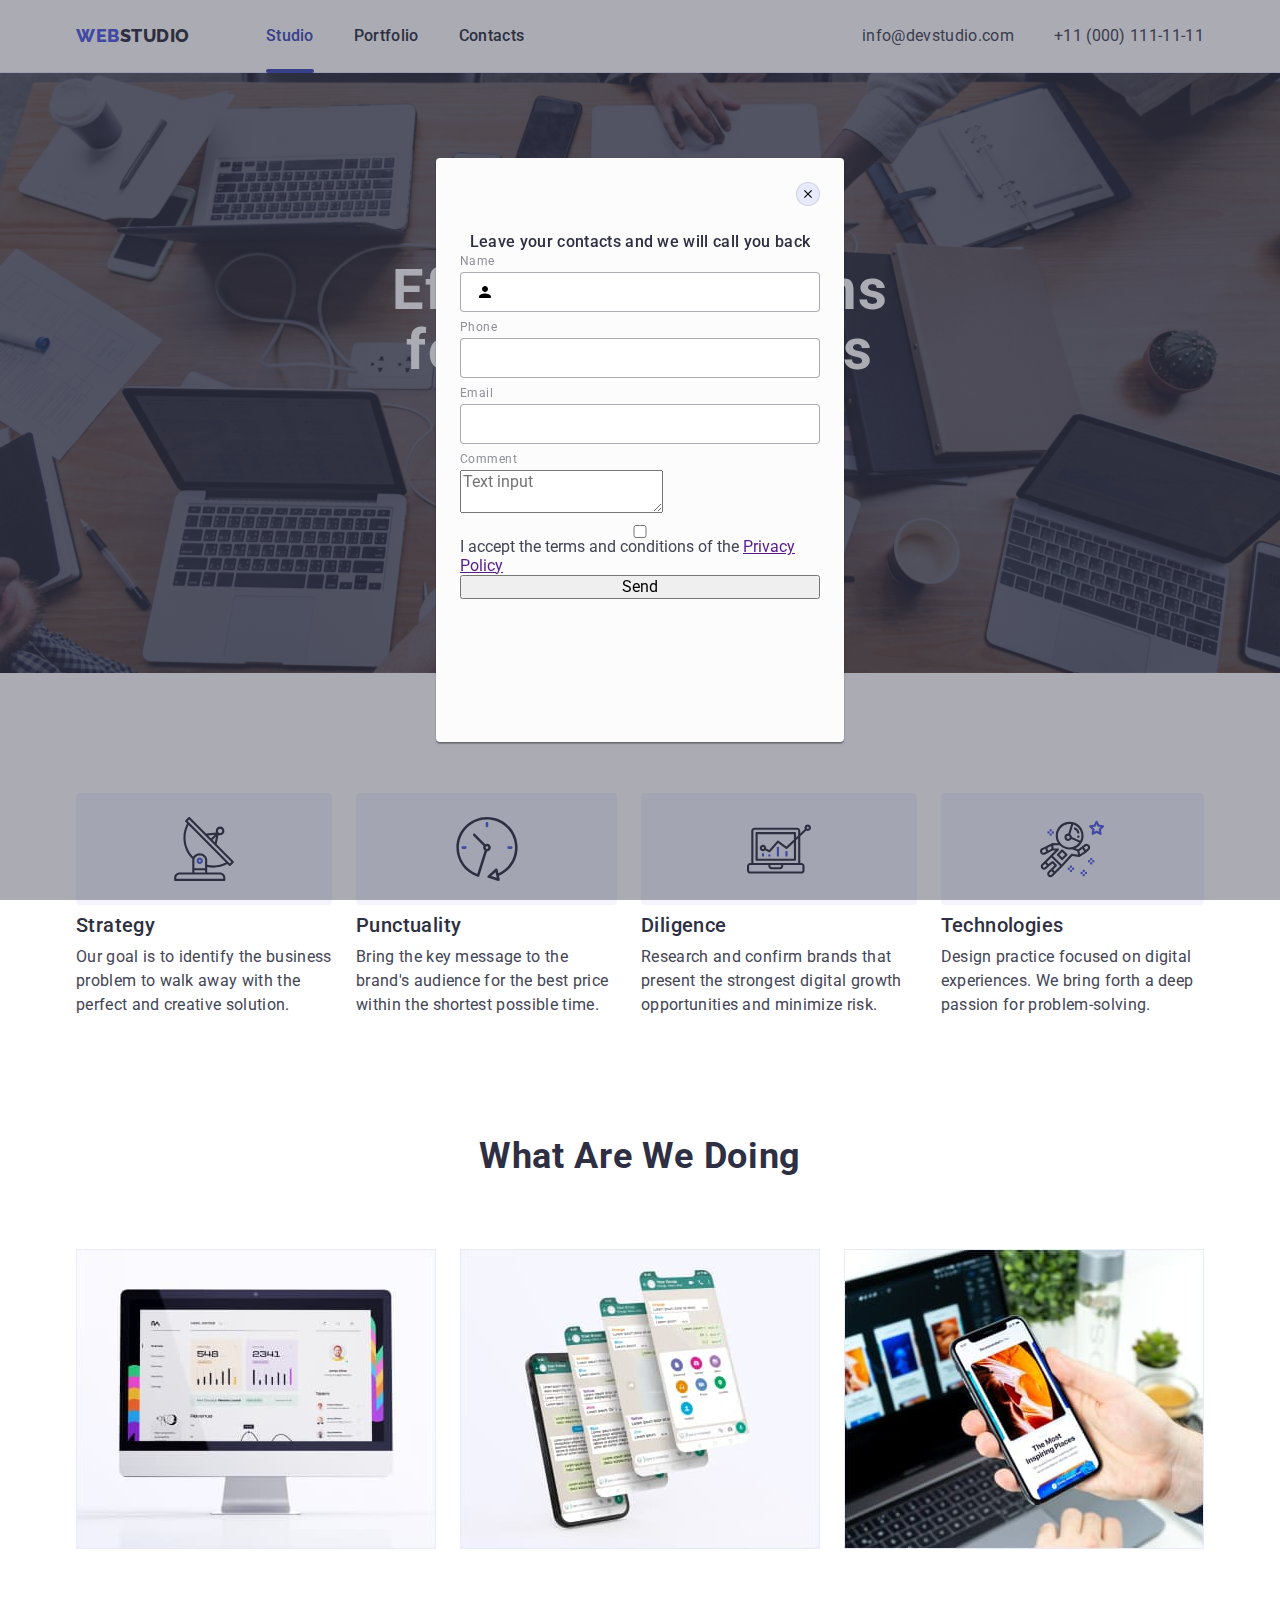
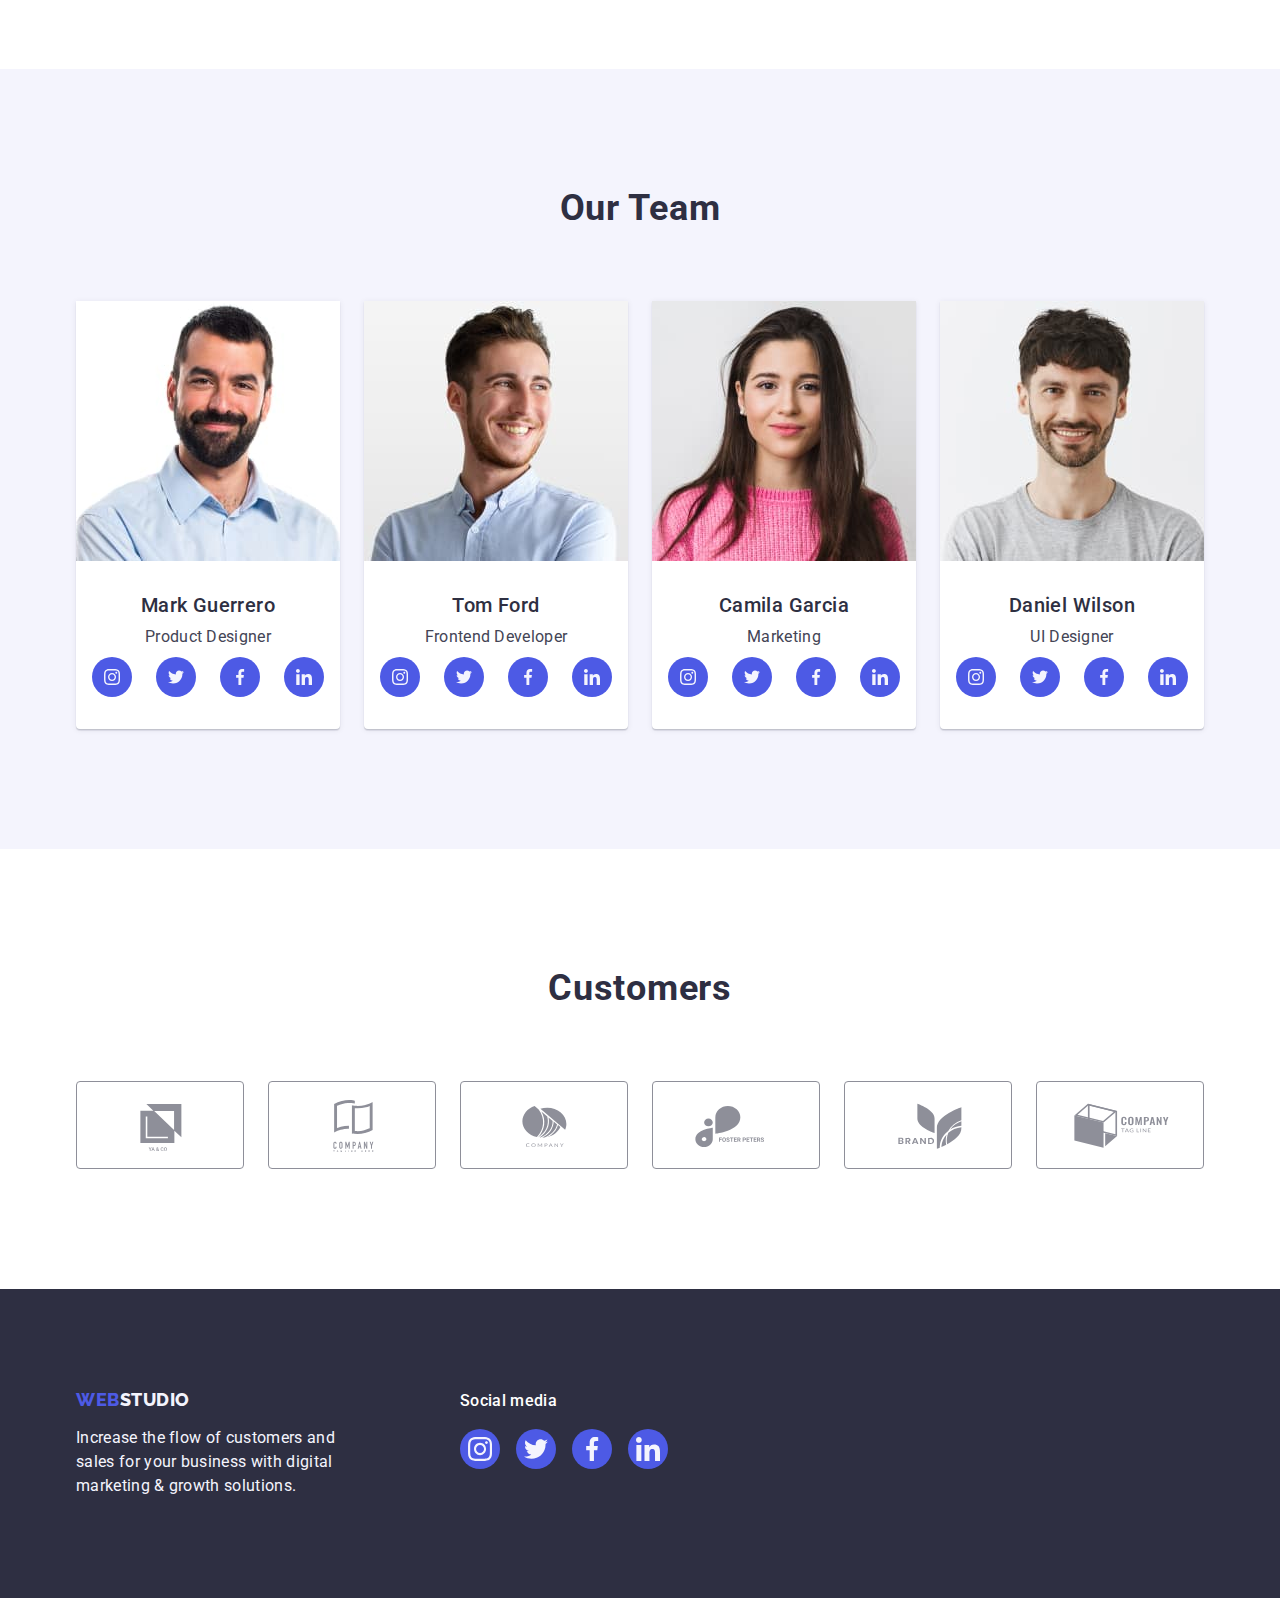
==== index.html @ ff499f4b "work" ====
<!DOCTYPE html>
<html lang="en">
  <head>
    <meta charset="UTF-8" />
    <meta http-equiv="X-UA-Compatible" content="IE=edge" />
    <meta name="viewport" content="width=device-width, initial-scale=1.0" />
    <title>WebStudio</title>

    <link rel="preconnect" href="https://fonts.googleapis.com" />
    <link rel="preconnect" href="https://fonts.gstatic.com" crossorigin />
    <link
      href="https://fonts.googleapis.com/css2?family=Raleway:wght@800&family=Roboto:wght@400;500;700&display=swap"
      rel="stylesheet"
    />

    <link
      rel="stylesheet"
      href="https://cdnjs.cloudflare.com/ajax/libs/modern-normalize/2.0.0/modern-normalize.min.css"
    />
    <link rel="stylesheet" href="./css/style.css" />
  </head>
  <body>
    <!-- Header -->
    <header class="header-page link">
      <div class="container page-header-container">
        <nav class="page-nav">
          <a class="logo logo-text link" href="./index.html"
            >Web<span class="logo-color logo-text">Studio</span></a
          >
          <ul class="header-list list">
            <li class="link-header">
              <a class="header-item link current" href="./index.html">Studio</a>
            </li>
            <li class="link-header">
              <a class="header-item link" href="./portfolio.html">Portfolio</a>
            </li>
            <li class="link-header">
              <a class="header-item link" href="">Contacts</a>
            </li>
          </ul>
        </nav>
        <address class="header-address link">
          <ul class="header-address-list list">
            <li class="header-address-item list">
              <a
                class="header-address-link link"
                href="mailto:info@devstudio.com"
                >info@devstudio.com</a
              >
            </li>
            <li class="header-address-item list">
              <a class="header-address-link link" href="tel:+110001111111"
                >+11 (000) 111-11-11</a
              >
            </li>
          </ul>
        </address>
      </div>
    </header>

    <!-- Hero -->
    <main class="main-hero">
      <section class="hero-page" id="studio">
        <div class="container">
          <h1 class="hero-title">Effective Solutions for Your Business</h1>
          <button class="hero-btn" type="button" data-modal-open>Order Service</button>
        </div>
      </section>

      <!-- Section 1 -->
      <section class="criteria-business">
        <div class="container">
        <h2 class="visually-hidden">criteria</h2>
        <ul class="criteria-list list section-page-container">

          <li class="criterion-item">
            <div class="feauturs-container ">
              <svg class="features-item-icon" width="64" height="64">
                <use href="./images/icons.svg#icon-antenna"></use>
              </svg>
            </div>

            <h3 class="subtitle-criterion">Strategy</h3>
            <p class="text-criterion">
              Our goal is to identify the business problem to walk away with the
              perfect and creative solution.
            </p>
          </li>
          <li class="criterion-item">
            <div class="feauturs-container ">
              <svg class="features-item-icon" width="64" height="64">
                <use href="./images/icons.svg#icon-clock"></use>
              </svg>
            </div>

            <h3 class="subtitle-criterion">Punctuality</h3>
            <p class="text-criterion">
              Bring the key message to the brand's audience for the best price
              within the shortest possible time.
            </p>
          </li>

          <li class="criterion-item">
            <div class="feauturs-container ">
              <svg class="features-item-icon" width="64" height="64">
                <use href="./images/icons.svg#icon-diagram"></use>
              </svg>
            </div>

            <h3 class="subtitle-criterion">Diligence</h3>
            <p class="text-criterion">
              Research and confirm brands that present the strongest digital
              growth opportunities and minimize risk.
            </p>
          </li>

          <li class="criterion-item">
            <div class="feauturs-container ">
              <svg class="features-item-icon" width="64" height="64">
                <use href="./images/icons.svg#icon-astronaut"></use>
              </svg>
            </div>

            <h3 class="subtitle-criterion">Technologies</h3>
            <p class="text-criterion">
              Design practice focused on digital experiences. We bring forth a
              deep passion for problem-solving.
            </p>
          </li>
        </ul>
      </div>
      </section>
      <!-- Section 2 -->
      <section class="working">
        <div class="container">
          <h2 class="title-section-working">What are we doing</h2>
          <ul class="list-foto-working list working-container">
            <li class="list-foto-item">
              <img src="./images/img1.jpg" alt="monitor" width="360" />
            </li>
            <li class="list-foto-item">
              <img src="./images/img2.jpg" alt="phone" width="360" />
            </li>
            <li class="list-foto-item">
              <img
                src="./images/img3.jpg"
                alt="computer and phone"
                width="360"
              />
            </li>
          </ul>
        </div>
      </section>
      <!-- Section 3 -->
      <section class="employees">
        <div class="container">
          <h2 class="subtitle-employees">Our Team</h2>
          <ul class="photos-employees-list list">
            <li class="photo-employees-item">
              <img
                class="photo-employees"
                src="./images/markguerrero.jpg"
                alt="Mark Guerrero"
                width="264"
              />
              <div class="photo-title-text">
                <h3 class="name-employees">Mark Guerrero</h3>
                <p class="profession">Product Designer</p>
                <ul class="social-list list">
                  <li class="social-list-item">
                    <a href="" class="social-list-link">
                      <svg class="social-list-icon" width="16" height="16">
                        <use href="./images/icons.svg#icon-instagram"></use>
                      </svg>
                    </a>
                  </li>
                  <li class="social-list-item">
                    <a href="" class="social-list-link">
                      <svg class="social-list-icon" width="16" height="16">
                        <use href="./images/icons.svg#icon-twitter"></use>
                      </svg>
                    </a>
                  </li>
                  <li class="social-list-item">
                    <a href="" class="social-list-link">
                      <svg class="social-list-icon" width="16" height="16">
                        <use href="./images/icons.svg#icon-facebook"></use>
                      </svg>
                    </a>
                  </li>
                  <li class="social-list-item">
                    <a href="" class="social-list-link">
                      <svg class="social-list-icon" width="16" height="16">
                        <use href="./images/icons.svg#icon-linkedin"></use>
                      </svg>
                    </a>
                  </li>
                </ul>
              </div>
            </li>
            <li class="photo-employees-item">
              <img src="./images/tomford.jpg" alt="Tom Ford" width="264" />

              <div class="photo-title-text">
                <h3 class="name-employees">Tom Ford</h3>
                <p class="profession">Frontend Developer</p>
                <ul class="social-list list">
                  <li class="social-list-item">
                    <a href="" class="social-list-link">
                      <svg class="social-list-icon" width="16" height="16">
                        <use href="./images/icons.svg#icon-instagram"></use>
                      </svg>
                    </a>
                  </li>
                  <li class="social-list-item">
                    <a href="" class="social-list-link">
                      <svg class="social-list-icon" width="16" height="16">
                        <use href="./images/icons.svg#icon-twitter"></use>
                      </svg>
                    </a>
                  </li>
                  <li class="social-list-item">
                    <a href="" class="social-list-link">
                      <svg class="social-list-icon" width="16" height="16">
                        <use href="./images/icons.svg#icon-facebook"></use>
                      </svg>
                    </a>
                  </li>
                  <li class="social-list-item">
                    <a href="" class="social-list-link">
                      <svg class="social-list-icon" width="16" height="16">
                        <use href="./images/icons.svg#icon-linkedin"></use>
                      </svg>
                    </a>
                  </li>
                </ul>
              </div>
            </li>
            <li class="photo-employees-item">
              <img
                src="./images/camilagarcia.jpg"
                alt="Camila Garcia"
                width="264"
              />
              <div class="photo-title-text">
                <h3 class="name-employees">Camila Garcia</h3>
                <p class="profession">Marketing</p>
                <ul class="social-list list">
                  <li class="social-list-item">
                    <a href="" class="social-list-link">
                      <svg class="social-list-icon" width="16" height="16">
                        <use href="./images/icons.svg#icon-instagram"></use>
                      </svg>
                    </a>
                  </li>
                  <li class="social-list-item">
                    <a href="" class="social-list-link">
                      <svg class="social-list-icon" width="16" height="16">
                        <use href="./images/icons.svg#icon-twitter"></use>
                      </svg>
                    </a>
                  </li>
                  <li class="social-list-item">
                    <a href="" class="social-list-link">
                      <svg class="social-list-icon" width="16" height="16">
                        <use href="./images/icons.svg#icon-facebook"></use>
                      </svg>
                    </a>
                  </li>
                  <li class="social-list-item">
                    <a href="" class="social-list-link">
                      <svg class="social-list-icon" width="16" height="16">
                        <use href="./images/icons.svg#icon-linkedin"></use>
                      </svg>
                    </a>
                  </li>
                </ul>
              </div>
            </li>
            <li class="photo-employees-item">
              <img
                src="./images/danielwilson.jpg"
                alt="Daniel Wilson"
                width="264"
              />
              <div class="photo-title-text">
                <h3 class="name-employees">Daniel Wilson</h3>
                <p class="profession">UI Designer</p>
                <ul class="social-list list">
                  <li class="social-list-item">
                    <a href="" class="social-list-link">
                      <svg class="social-list-icon" width="16" height="16">
                        <use href="./images/icons.svg#icon-instagram"></use>
                      </svg>
                    </a>
                  </li>
                  <li class="social-list-item">
                    <a href="" class="social-list-link">
                      <svg class="social-list-icon" width="16" height="16">
                        <use href="./images/icons.svg#icon-twitter"></use>
                      </svg>
                    </a>
                  </li>
                  <li class="social-list-item">
                    <a href="" class="social-list-link">
                      <svg class="social-list-icon" width="16" height="16">
                        <use href="./images/icons.svg#icon-facebook"></use>
                      </svg>
                    </a>
                  </li>
                  <li class="social-list-item">
                    <a href="" class="social-list-link">
                      <svg class="social-list-icon" width="16" height="16">
                        <use href="./images/icons.svg#icon-linkedin"></use>
                      </svg>
                    </a>
                  </li>
                </ul>
              </div>
            </li>
          </ul>
        </div>
      </section>

      <!-- Customers -->

      <section class="customers">
        <div class="container">
          <h2 class="title-customers">Customers</h2>
          <ul class="customers-list list">
            <li class="customers-list-item">
              <a href="" class="customers-link">
                <svg class="customers-list-icon" width="104" height="56">
                  <use href="./images/icons.svg#icon-onecustomer"></use>
                </svg>
              </a>
            </li>

            <li class="customers-list-item">
              <a href="" class="customers-link">
                <svg class="customers-list-icon" width="104" height="56">
                  <use
                    href="./images/icons.svg#icon-twocustomer"
                    class="use-icon"
                  ></use>
                </svg>
              </a>
            </li>

            <li class="customers-list-item">
              <a href="" class="customers-link">
                <svg class="customers-list-icon" width="104" height="56">
                  <use href="./images/icons.svg#icon-threecustomer"></use>
                </svg>
              </a>
            </li>

            <li class="customers-list-item">
              <a href="" class="customers-link">
                <svg class="customers-list-icon" width="104" height="56">
                  <use href="./images/icons.svg#icon-fourcustomer"></use>
                </svg>
              </a>
            </li>

            <li class="customers-list-item">
              <a href="" class="customers-link">
                <svg class="customers-list-icon" width="104" height="56">
                  <use href="./images/icons.svg#icon-fivecustomer"></use>
                </svg>
              </a>
            </li>

            <li class="customers-list-item">
              <a href="" class="customers-link">
                <svg class="customers-list-icon" width="104" height="56">
                  <use href="./images/icons.svg#icon-sixcustomer"></use>
                </svg>
              </a                                                                                                                                                                                              >
            </li>
          </ul>
        </div>
      </section>
    </main>
    <!-- Footer -->
    <footer class="footer-page">
      <div class="footer-container container">
        <div class="footer-container-logo">
          <a class="footer-logo link logo-text" href="./index.html"
            >Web<span class="logo-footer logo-text">Studio</span></a
          >
          <p class="text-footer">
            Increase the flow of customers and sales for your business with
            digital marketing & growth solutions.
          </p>
        </div>
        <div class="footer-container-social">
          <p class="title-social-media">Social media</p>

          <ul class="footer-social-list list">
            <li class="footer-social-list-item">
              <a href="" class="footer-social-list-link">
                <svg class="footer-social-list-icon" width="24" height="24">
                  <use href="./images/icons.svg#icon-instagram"></use>
                </svg>
              </a>
            </li>
            <li class="footer-social-list-item">
              <a href="" class="footer-social-list-link">
                <svg class="footer-social-list-icon" width="24" height="24">
                  <use href="./images/icons.svg#icon-twitter"></use>
                </svg>
              </a>
            </li>
            <li class="footer-social-list-item">
              <a href="" class="footer-social-list-link">
                <svg class="footer-social-list-icon" width="24" height="24">
                  <use href="./images/icons.svg#icon-facebook"></use>
                </svg>
              </a>
            </li>
            <li class="footer-social-list-item">
              <a href="" class="footer-social-list-link">
                <svg class="footer-social-list-icon" width="24" height="24">
                  <use href="./images/icons.svg#icon-linkedin"></use>
                </svg>
              </a>
            </li>
          </ul>
        </div>
      </div>
    </footer>

    <div class="backdrop " data-modal>
      <div class="modal">
        <button type="button" class="modal-close-btn" data-modal-close>
<svg class="icon-modal" width="8" height="8">
  <use href="./images/icons.svg#icon-close-black"></use>
</svg>
        </button>

        <form  class="modal-form">
          <p class="modal-form-text">Leave your contacts and we will call you back</p>
          <label class="modal-form-field">
            <span class="modal-form-input-desc"> Name </span>  
         <span class="modal-form-input-wrapper">
            <input 
          type="text" 
          name="user-name" 
          class="modal-form-input" 
          pattern="^{a-zA-Zа-яА-ЯіІїЇ}+$" 
          minlength="2"
          placeholder="">
          
          <svg class="icon-form-name" width="18" height="18">
            <use href="./images/icons.svg#icon-person"></use>
          </svg>
          
        </span>
        </label>

        <label 
        class="modal-form-field">
          <span class="modal-form-input-desc"> Phone </span>  
        <input 
        type="tel" 
        name="user-phone" 
        class="modal-form-input" 
        pattern="[0-9]{3}-[0-9]{3}-[0-9]{2}-[0-9]{2}"
        placeholder="">
      </label>
      <label class="modal-form-field">
        <span class="modal-form-input-desc"> Email </span>  
      <input 
      type="email" 
      name="user-email" 
      class="modal-form-input" 
      placeholder="">
    </label>

    <label class="modal-form-field">
      <span class="modal-form-input-desc"> Comment </span>  
      <textarea 
      name="user-comment" 
      class="modal-form-comment"
      placeholder="Text input"
      ></textarea>
      </label>
<input id="user-policy" type="checkbox" name="user-policy" class="modal-form-check">
<label for="user-policy" class="modal-form-check-desc">I accept the terms and conditions of the <a href="">Privacy Policy</a> 
</label>
<button type="submit" class="modal-form-submit">Send</button>
        </form>
      </div>
                </div>
                    <script src="./js/modal.js"></script>
  </body>
</html>
---- css/style.css ----
:root {
    --primary-font: 'Roboto', sans-serif;
    --secondary-font: 'Raleway', sans-serif;
    --primary-text-color: #2E2F42;
    --secondary-text-color: #434455;
    --third-text-color: #4D5AE5;
    --ocean-color: #404BBF;
    --first-light-text-color: #FFFFFF;
    --second-light-text-color: #F4F4FD;
    --border-color: #e7e9fc;
    --fill-grey: #8e8f99;
    --fill-white: #f4f4fd;
    --transition: 250ms cubic-bezier(0.4, 0, 0.2, 1);
   

   






}

.list {
    list-style: none;
}

.link {
    text-decoration: none;

}

.logo-text {
    font-family: var(--secondary-font);
    font-weight: 800;
    font-size: 18px;
    line-height: 1.17;
    letter-spacing: 0.03em;
    text-transform: uppercase;

}

body {
    font-family: 'Roboto', sans-serif;
    color: var(--secondary-text-color);
    background-color: var(--first-light-text-color);
}

p,
h1,
h2,
h3,
h4 {
    margin: 0;
}

ul {
    margin-top: 0;
    margin-bottom: 0;
    padding-left: 0;
}

img {
    display: block;
    max-width: 100%;
    height: auto;
}

.container {

    width: 1158px;
    padding-left: 15px;
    padding-right: 15px;
    margin: 0 auto;
    /* outline: 2px solid teal; */

}

/**============== Header =================*/
.header-page {
    border-bottom: 1px solid #E7E9FC;
    box-shadow: 0px 2px 1px rgba(46, 47, 66, 0.08), 0px 1px 1px rgba(46, 47, 66, 0.16), 0px 1px 6px rgba(46, 47, 66, 0.08);

}



.page-header-container {
    display: flex;
}

.page-nav {
    display: flex;
    align-items: center;
}

.header-list {
    display: flex;
    align-items: center;
}

.logo-color {

    color: var(--primary-text-color);
}


.logo {
    color: var(--third-text-color);
    margin-right: 76px;
    margin-left: auto;
    padding: 24px 0;
  
}

.link-header:not(:last-child) {
    margin-right: 40px;
}

.header-item {

    font-weight: 500;
    font-size: 16px;
    line-height: 1.5;
    letter-spacing: 0.02em;
    color: var(--primary-text-color);
      position: relative;
    display: block;
    padding: 24px 0;
    transition: color var(--transition);
}

.header-item.current::after{
    content: "";
    position: absolute;
    left: 0;
    bottom: -1px;
    width: 100%;
    height: 4px;
    background: var(--ocean-color);
border-radius: 2px;
transform: translate(100% 0);
 

}
.header-item:hover:after,
.header-item:focus:after,
.header-item.current:after{
transform: translate(0, 0);
}


.header-item:hover,
.header-item:focus,
.header-item.current
{
    color: var(--ocean-color);
}

.header-address-item {

    font-weight: 500;
    font-size: 16px;
    line-height: 1.5;
    letter-spacing: 0.02em;
    color: var(--primary-text-color);


}


.header-address-link {
    font-weight: 400;
    font-size: 16px;
    line-height: 1.5;
    letter-spacing: 0.02em;
    color: var(--secondary-text-color);
    display: block;
    padding: 24px 0;
    transition: color var(--transition);



}

.header-address-link:hover,
.header-address-link:focus {
    color: var(--ocean-color);
}

.header-address {
    font-style: normal;
    display: flex;
    align-items: center;
    margin-left: auto;


}

.header-address-list {
    display: flex;
    align-items: center;
    gap: 40px;
}





/*!============== Header =================*/

/**============== Hero =================*/



.hero-page {
  padding-bottom: 188px;
    padding-top: 188px;
    background-image: linear-gradient(rgba(46, 47, 66, 0.7), rgba(46, 47, 66, 0.7)),url(../images/hero-bg.jpg);
    max-width: 1440px;
    background-size: cover;
    background-repeat: no-repeat;
    background-position: center;
    background-color: var(--primary-text-color);
    margin: 0 auto;
}

.hero-title {
    font-weight: 700;
    font-size: 56px;
    line-height: 1.07;
    text-align: center;
    letter-spacing: 0.02em;
    color: var(--first-light-text-color);
    margin-bottom: 48px;
    max-width: 496px;
    margin-left: auto;
    margin-right: auto;



}


.hero-btn {
    padding: 16px 32px;
    font-family: var(--primary-font);
    font-style: normal;
    font-weight: 500;
    font-size: 16px;
    line-height: 1.5;
    letter-spacing: 0.04em;
    color: var(--first-light-text-color);
    background: var(--third-text-color);
    cursor: pointer;
    border: none;
    box-shadow: 0px 4px 4px rgba(0, 0, 0, 0.15);
    border-radius: 4px;
    margin-left: auto;
    margin-right: auto;
    min-width: 169px;
    height: 56px;
    display: block;
    transition: background-color var(--transition);



}

.hero-btn:hover,
.hero-btn:focus {
    background-color: var(--ocean-color);
}


/*!============== Hero =================/*/

/**============== Section 1 =================*/




.feauturs-container{
    display: flex;
    align-items: center;
    justify-content: center;
    height: 112px;
    background: #F4F4FD;
    border-radius: 4px;
    margin-bottom: 8px;
    
   }
 .visually-hidden {
    position: absolute;
    white-space: nowrap;
    width: 1px;
    height: 1px;
    overflow: hidden;
    border: 0;
    padding: 0;
    clip: rect(0 0 0 0);
    clip-path: inset(50%);
    margin: -1px;
} 

.criteria-business {
    padding-top: 120px;
    padding-bottom: 120px;

}

.criteria-list {
    display: flex;
    gap: 24px;

}

.criterion-item {
    width: calc((100%-72px)/4);
}



.subtitle-criterion {

    font-weight: 500;
    font-size: 20px;
    line-height: 1.2;
    letter-spacing: 0.02em;
    color: var(--primary-text-color);
    margin-bottom: 8px;
}

.text-criterion {
    font-size: 16px;
    line-height: 1.5;
    letter-spacing: 0.02em;
    color: var(--secondary-text-color);
}



/*!============== Section 1 =================*/

/**============== Section 2 =================*/

.working {

    padding-bottom: 120px;
}


.working-container {
    display: flex;
    gap: 24px;



}

.title-section-working {
    font-weight: 700;
    font-size: 36px;
    line-height: 1.11;
    letter-spacing: 0.02em;
    text-transform: capitalize;
    text-align: center;
    color: var(--primary-text-color);
    min-width: 323px;
    margin-right: auto;
    margin-left: auto;
    margin-bottom: 72px;

}


.list-foto-item {
    width: calc((100%-48px)/3);
}

/*!============== Section 2 =================*/

/**============== Section 3 =================*/

.social-list{
    display: flex;
    justify-content: center;
    gap: 24px;


}
.social-list-link{
    display: flex;
    justify-content: center;
    align-items: center;

    width: 40px;
    height: 40px;
    border-radius: 50%;
    background-color: var(--third-text-color);
    fill: var(--fill-white);
    transition: background-color var(--transition);
}
.social-list-link:hover,
.social-list-link:focus{
    background: var(--ocean-color);
    
}

.employees {
    background: var(--second-light-text-color);
    padding-top: 120px;
    padding-bottom: 120px;
}



.photos-employees-list {
    display: flex;
    gap: 24px
}

.subtitle-employees {
    font-weight: 700;
    font-size: 36px;
    line-height: 1.11;
    letter-spacing: 0.02em;
    text-align: center;
    text-transform: capitalize;
    color: var(--primary-text-color);
    margin-bottom: 72px;
}

.photo-title-text {
    padding: 32px 16px;
}



.name-employees {
    font-weight: 500;
    font-size: 20px;
    line-height: 1.2;
    letter-spacing: 0.02em;
    color: var(--primary-text-color);
    margin-bottom: 8px;
    text-align: center;

}

.profession {
    font-size: 16px;
    line-height: 1.5;
    letter-spacing: 0.02em;
    color: var(--secondary-text-color);
    text-align: center;
    margin-bottom: 8px;


}

.photo-employees-item {
    background-color: var(--first-light-text-color);
    width: calc((100%-72px)/4);
    border-radius: 0px 0px 4px 4px;
    box-shadow: 0px 1px 6px rgba(46, 47, 66, 0.08), 0px 1px 1px rgba(46, 47, 66, 0.16), 0px 2px 1px rgba(46, 47, 66, 0.08);
}


/*!============== Section 3 =================/*/

/*------------------ Customers --------------*/
.customers{
padding-top: 120px;
padding-bottom: 120px;
}
.title-customers{
    font-weight: 700;
    font-size: 36px;
    line-height: 1.11;
    text-align: center;
    letter-spacing: 0.02em;
    text-transform: capitalize;
    color: var(--primary-text-color);
    margin-bottom: 72px;
}
.customers-list{
    display: flex;
    align-items: center;
    gap: 24px;
    } 

.customers-list-item{
    width: calc((100% - 120px)/6);
        height: 88px;
    
}

.customers-link{
    display: flex;
    justify-content: center;
    align-items: center;
    height: 100%;
    width: 100%;
    border: 1px solid #8E8F99;
    border-radius: 4px;
   color:  var(--fill-grey);
   transition: color var(--transition), border-color var(--transition);


}

.customers-link:hover,
.customers-link:focus{
    border-color: var(--ocean-color);
    color: var(--ocean-color);
}

.customers-list-icon:hover,
.customers-list-icon:focus{
color : var(--ocean-color);

}
.customers-list-icon{
    fill: currentColor;
}




/**============== Portfolio =================*/

.visually-hidden {
    position: absolute;
    white-space: nowrap;
    width: 1px;
    height: 1px;
    overflow: hidden;
    border: 0;
    padding: 0;
    clip: rect(0 0 0 0);
    clip-path: inset(50%);
    margin: -1px;
}

.portfolio {
    padding-top: 96px;
    padding-bottom: 120px;
}


.button-list {

    margin-bottom: 72px;
    justify-content: center;
    display: flex;
    align-items: center;
    gap: 24px;
}

.btn-portfolio {
    width: calc((100% - 96px)/5);
}

.btn-color {
    font-family: var(--primary-font);
    font-style: normal;
    font-weight: 500;
    font-size: 16px;
    line-height: 1.5;
    text-align: center;
    letter-spacing: 0.04em;
    color: var(--third-text-color);
    background: var(--second-light-text-color);
    border: 1px solid var(--border-color);
    cursor: pointer;
    padding: 12px 24px;
    border-radius: 4px;
    margin: 0 auto;
    display: block;
    transition: color var(--transition), background-color var(--transition), border-color var(--transition), box-shadow var(--transition);

}

.btn-color:hover,
.btn-color:focus {
    background: var(--ocean-color);
    color: var(--first-light-text-color);
    border: 1px solid transparent;
    box-shadow: 0px 3px 1px rgba(0, 0, 0, 0.1), 0px 2px 1px rgba(0, 0, 0, 0.08), 0px 2px 2px rgba(0, 0, 0, 0.12);
}



.foto-applications-item {
    display: block;
    background: var(--first-light-text-color);
    width: calc((100% - 48px)/3);
  
}

.foto-applications:hover,
.foto-applications:focus{
       box-shadow: 0px 1px 6px rgba(46, 47, 66, 0.08), 0px 1px 1px rgba(46, 47, 66, 0.16), 0px 2px 1px rgba(46, 47, 66, 0.08);
    
}
.foto-applications{

    display: block;
    transition: box-shadow var(--transition);
}

.foto-applications-list {
    display: flex;
    flex-wrap: wrap;
    gap: 48px 24px;
}


.list-web {
    padding: 32px 16px;
    border: 1px solid var(--border-color);
    border-top: none;

}

.title-applications {
    font-weight: 500;
    font-size: 20px;
    line-height: 1.2;
    letter-spacing: 0.02em;
    color: var(--primary-text-color);
    margin-bottom: 8px;
    margin-top: 0;
}

.text-applications {
    font-size: 16px;
    line-height: 1.5;
    letter-spacing: 0.02em;
    color: var(--secondary-text-color);

}

.overlay-portfolio{
 position: absolute;
top: 0;
line-height: 1.5;
letter-spacing: 0.02em;
color: var(--second-light-text-color);
padding: 40px 32px;
background: #4D5AE5;
width: 100%;
height: 100%;
transform: translate(0, 100%);
transition: transform var(--transition);



}

.overlay-app{
       position: relative;
       overflow: hidden;

}



.foto-applications:hover .overlay-portfolio,
.foto-applications:focus .overlay-portfolio {
    transform: translate(0,0);
}



/*!============== Portfolio =================/*/



/**============== Footer =================/*/




.footer-page {
    background: var(--primary-text-color);
    padding-top: 100px;
    padding-bottom: 100px;

}

.logo-footer {
    color: var(--second-light-text-color);
}

.text-footer {
    font-size: 16px;
    line-height: 1.5;
    letter-spacing: 0.02em;
    color: var(--second-light-text-color);
    max-width: 264px;
    margin-right: auto;

}

.footer-logo {
    display: inline-block;
    margin-bottom: 16px;
    color: var(--third-text-color);
    margin-right: 0 auto;
    }

.footer-container {
   display:flex;
   align-items: baseline;

}
.footer-container-logo{
    margin-right: 120px;
}

.title-social-media{
    font-weight: 500;
font-size: 16px;
line-height: 1.5;
letter-spacing: 0.02em;
color: var(--first-light-text-color);
margin-bottom: 16px;
}

.footer-social-list{
    display: flex;
    justify-content: center;
    gap: 16px;
   

}

.footer-social-list-link{
    display: flex;
    justify-content: center;
    align-items: center;
    width: 40px;
    height: 40px;
    border-radius: 50%;
    background-color: var(--third-text-color);
    fill:var(--fill-white);
    transition: background-color var(--transition);
}
.footer-social-list-link:hover,
.footer-social-list-link:focus{
    background: #31D0AA;
}

/*!============== Footer =================/

/**============== Modal window =================*/
.backdrop{
    position: fixed;
    left: 0;
    top: 0;
    z-index: 100;
    width: 100%;
    height: 100%;
      background: rgba(46, 47, 66, 0.4);
      transition: opacity var(--transition), visibility var(--transition) ;

}
.backdrop.is-hidden{
    opacity: 0;
    visibility: hidden;
    pointer-events: none;
}

.modal{
    position: absolute;
    top: 50%;
    left: 50%;
    transform: translate(-50%, -50%);
    width: 408px;
    min-height: 584px;
    background: #FCFCFC;
box-shadow: 0px 1px 1px rgba(0, 0, 0, 0.14), 0px 1px 3px rgba(0, 0, 0, 0.12), 0px 2px 1px rgba(0, 0, 0, 0.2);
border-radius: 4px;
transition: transform var(--transition);
padding: 72px 24px 24px 24px;



}


.modal-close-btn{ 
    position: absolute;
    top: 24px;
    right: 24px;
    display: flex;
    justify-content: center;
    align-items: center;
    width: 24px;
    height: 24px;
    background: #E7E9FC;
    border: 1px solid rgba(0, 0, 0, 0.1);
    padding: 0;
    cursor: pointer;
      border-radius: 50%;
   transition:  background-color var(--transition), border var(--transition);
 
   
}
.icon-modal{
    color:var(--first-light-text-color);
    transition: fill var(--transition);
}

.modal-close-btn:hover,
.modal-close-btn:focus{
        background: #404BBF;
        border: none;
border-color: #404BBF;
  
}

.modal-close-btn:hover .icon-modal,
.modal-close-btn:focus .icon-modal{
   
    fill: var(--first-light-text-color);
}

/*  modal form */
.modal-form{
    display: flex;
    flex-direction: column;
}
.modal-form-text{
    font-weight: 500;
font-size: 16px;
line-height: 1.5;
text-align: center;
letter-spacing: 0.02em;
color: #2E2F42;

}
.modal-form-input{
    width: 100%;
    height: 40px;
    border: 1px solid rgba(46, 47, 66, 0.4);
    border-radius: 4px;
padding-left: 16px;
}
.modal-form-input-desc{
    display: block;
    font-size: 12px;
line-height: 1.17;
letter-spacing: 0.04em;
color: #8E8F99;
margin-bottom: 4px;


}
.modal-form-field{
    margin-bottom: 8px;
}

.modal-form-input-wrapper{
    position: relative;
    display: block;

}
.icon-form-name{
    position: absolute;
    display: block;
    left: 16px;
    top: 50%;
    transform: translateY(-50%);
  
}
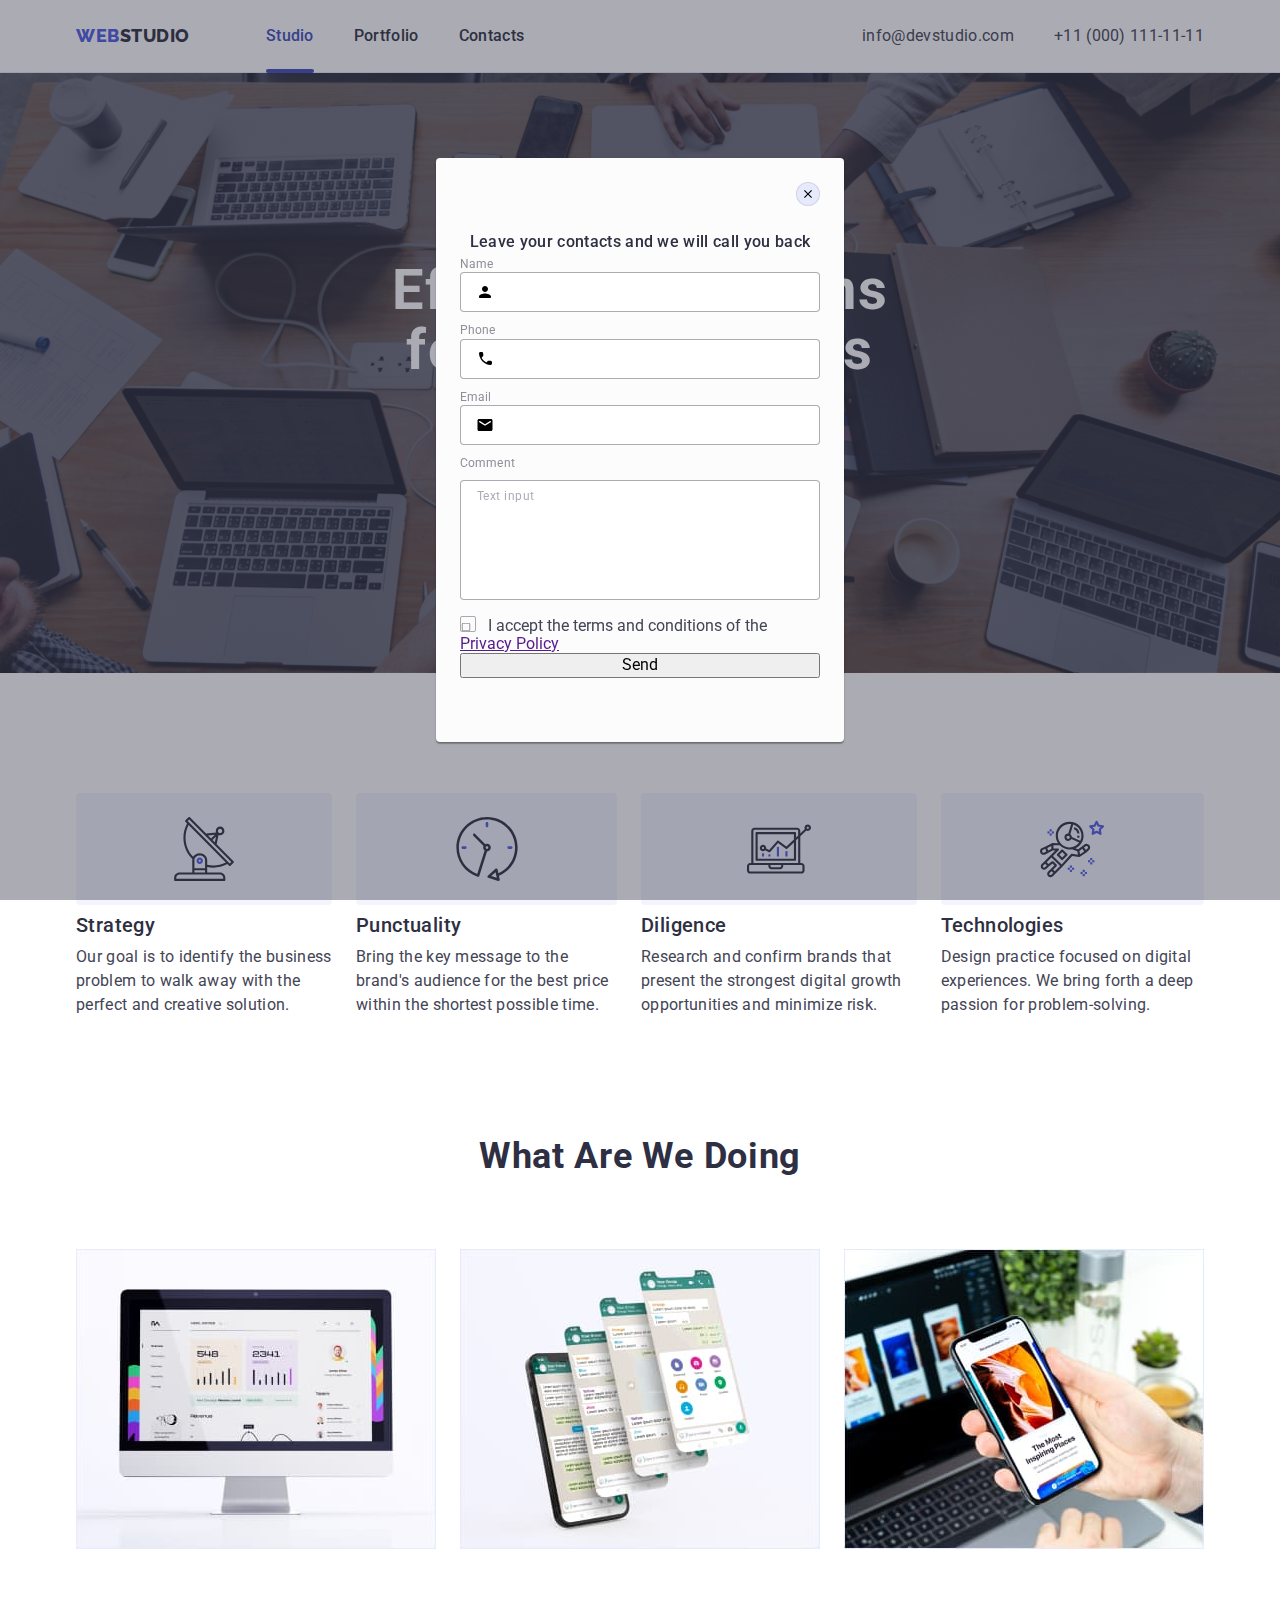
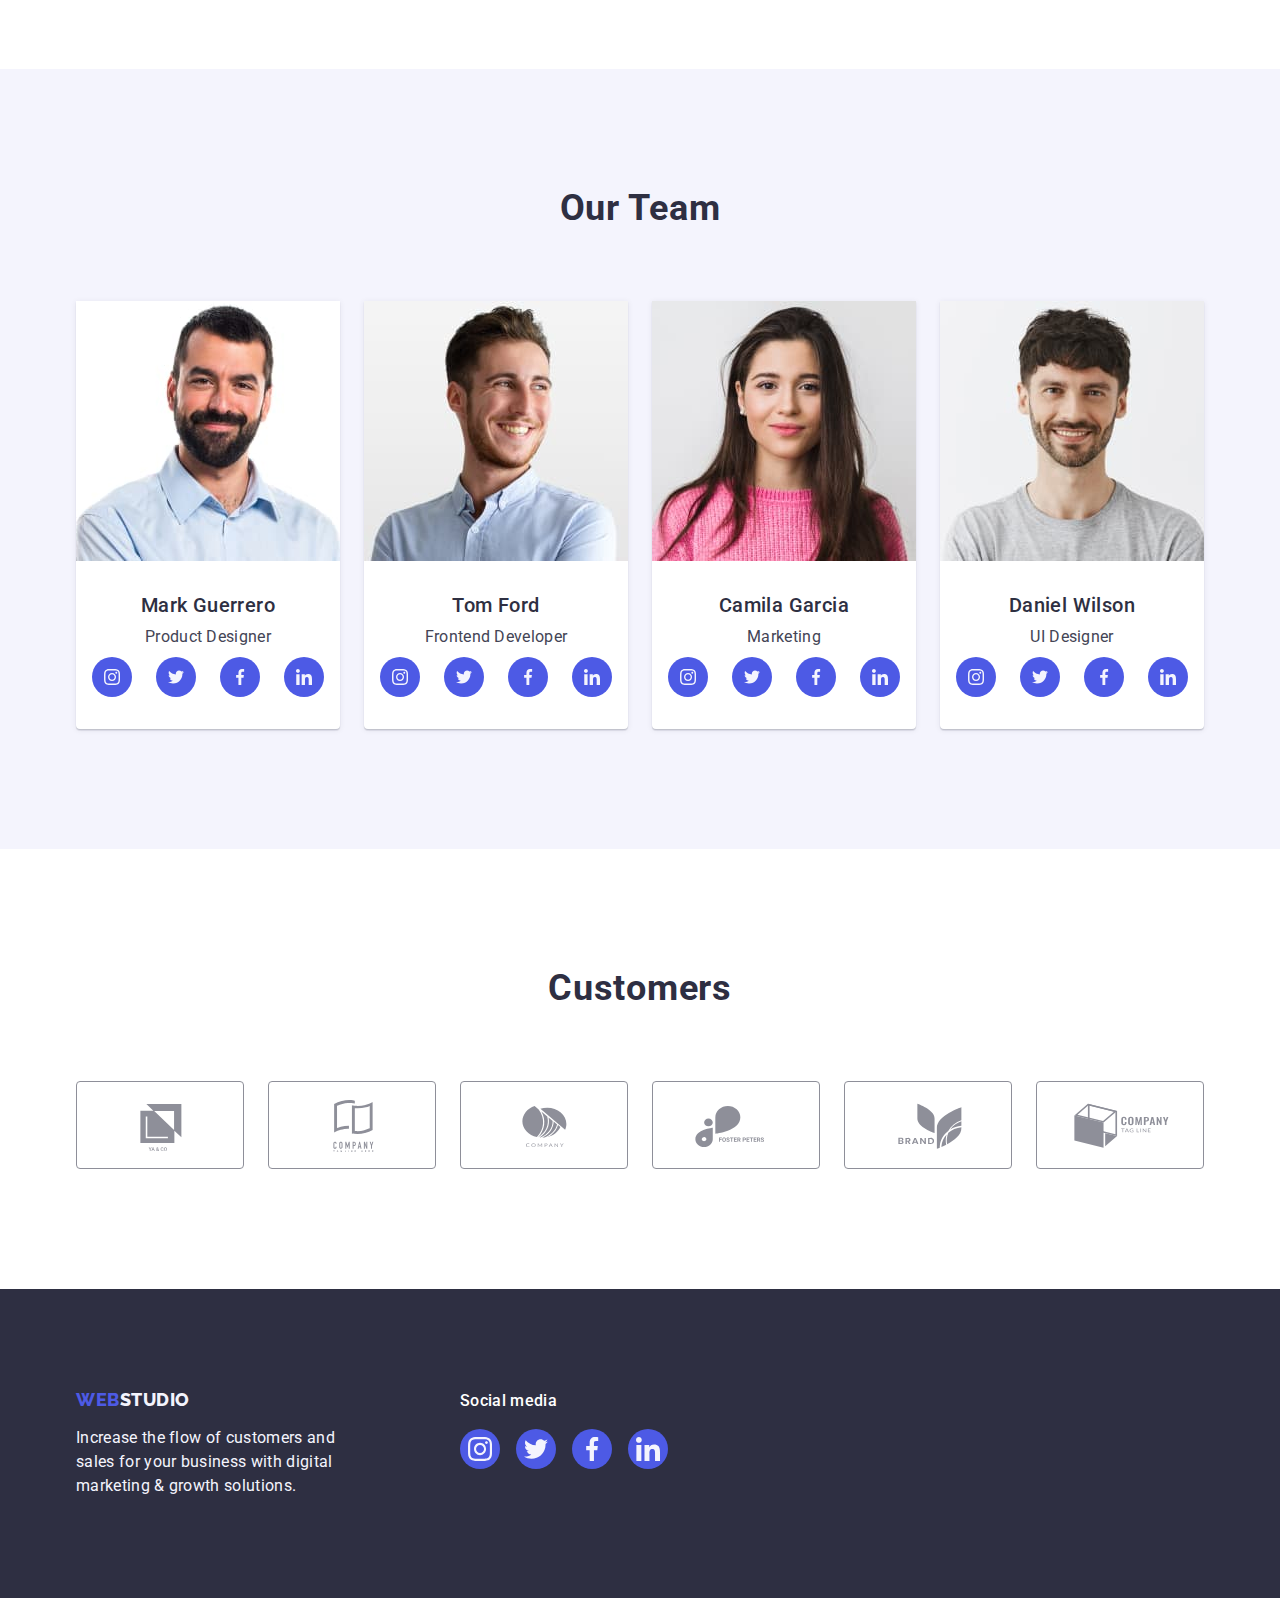
==== commit 189ac322: "fir" ====
--- a/index.html
+++ b/index.html
@@ -430,7 +430,7 @@
         </div>
       </div>
     </footer>
-
+<!-- modal -->
     <div class="backdrop " data-modal>
       <div class="modal">
         <button type="button" class="modal-close-btn" data-modal-close>
@@ -448,11 +448,10 @@
           type="text" 
           name="user-name" 
           class="modal-form-input" 
-          pattern="^{a-zA-Zа-яА-ЯіІїЇ}+$" 
-          minlength="2"
-          placeholder="">
+          pattern="^{a-zA-Zа-яА-ЯіІїЇ}" 
+          minlength="2">
           
-          <svg class="icon-form-name" width="18" height="18">
+          <svg class="icon-form-name" width="18" height="24">
             <use href="./images/icons.svg#icon-person"></use>
           </svg>
           
@@ -462,34 +461,62 @@
         <label 
         class="modal-form-field">
           <span class="modal-form-input-desc"> Phone </span>  
+          <span class="modal-form-input-wrapper">
         <input 
         type="tel" 
         name="user-phone" 
         class="modal-form-input" 
-        pattern="[0-9]{3}-[0-9]{3}-[0-9]{2}-[0-9]{2}"
-        placeholder="">
+        pattern="[0-9]{3}-[0-9]{3}-[0-9]{2}-[0-9]{2}">
+
+        <svg class="icon-form-name" width="18" height="24">
+          <use href="./images/icons.svg#icon-phone"></use>
+        </svg>
+      </span>
       </label>
       <label class="modal-form-field">
         <span class="modal-form-input-desc"> Email </span>  
+        <span class="modal-form-input-wrapper">
       <input 
       type="email" 
       name="user-email" 
-      class="modal-form-input" 
-      placeholder="">
+      class="modal-form-input">
+
+      <svg class="icon-form-name" width="18" height="24">
+        <use href="./images/icons.svg#icon-email"></use>
+      </svg>
+     </span>
     </label>
 
     <label class="modal-form-field">
       <span class="modal-form-input-desc"> Comment </span>  
+    </label>
       <textarea 
       name="user-comment" 
       class="modal-form-comment"
       placeholder="Text input"
       ></textarea>
-      </label>
-<input id="user-policy" type="checkbox" name="user-policy" class="modal-form-check">
-<label for="user-policy" class="modal-form-check-desc">I accept the terms and conditions of the <a href="">Privacy Policy</a> 
+    
+<div class="check-box">
+<input id="user-policy" 
+type="checkbox" 
+name="user-policy" 
+class="modal-form-check visually-hidden">
+<label 
+for="user-policy" 
+class="modal-form-check-desc">
+<span class="modal-icon-checkbox">
+<svg class="icon-checkbox" width="10" height="8">
+  <use href="./images/icons.svg#icon-checkbox"></use>
+</svg>
+</span>
+I accept the terms and conditions of the <a href="">Privacy Policy</a> 
 </label>
-<button type="submit" class="modal-form-submit">Send</button>
+</div>
+
+
+<button 
+type="submit" 
+class="modal-form-submit">Send</button>
         </form>
       </div>
                 </div>
--- a/css/style.css
+++ b/css/style.css
@@ -848,9 +848,39 @@
     height: 40px;
     border: 1px solid rgba(46, 47, 66, 0.4);
     border-radius: 4px;
-padding-left: 16px;
-}
+padding-left: 38px;
+color: var(--primary-text-color);
+font-size: 12px;
+line-height: 1.17;
+letter-spacing: 0.04em;
+transition: border-color var(--transition), fill var(--transition)
+
+}
+
+
 .modal-form-input-desc{
+    font-size: 12px;
+line-height: 1.17;
+letter-spacing: 0.01em;
+color: #8E8F99;
+
+}
+.modal-form-input:focus{
+    outline: none;
+}
+
+
+.modal-form-input:focus{
+     border: 1px solid var(--third-text-color);
+   
+}
+
+
+.modal-form-input:focus + .icon-form-name{
+fill: var(--third-text-color);
+}
+
+.modal-form-input:focus.modal-form-input-desc{
     display: block;
     font-size: 12px;
 line-height: 1.17;
@@ -876,4 +906,66 @@
     top: 50%;
     transform: translateY(-50%);
   
-}+}
+.modal-form-comment{
+    
+    width: 100%;
+    height: 120px;
+    padding-top: 8px;
+    padding-left: 16px;
+    padding-bottom: 16px;
+    resize: none;
+       border: 1px solid rgba(46, 47, 66, 0.4);
+border-radius: 4px;
+transition: border-color var(--transition);
+
+}
+
+
+.modal-form-comment::placeholder {
+    font-size: 12px;
+line-height: 1.17;
+letter-spacing: 0.04em;
+color: rgba(46, 47, 66, 0.4);
+
+}
+
+.modal-form-comment:focus{
+    outline: none;
+    border: 1px solid var(--third-text-color);
+    
+   
+}
+
+
+.check-box{
+    display: block;
+    margin-top: 16px;
+}
+
+
+.modal-form-check{
+    outline: none;
+}
+
+
+.modal-form-check:checked + .modal-icon-checkbox{
+    background-color: #404BBF;
+    border: none;
+    fill: var(--first-light-text-color);
+}
+
+.modal-icon-checkbox {
+    
+        display: inline-block;
+        align-items: center;
+        justify-content: center;
+        width: 16px;
+        height: 16px;
+        margin-right: 8px;
+        border: 1px solid rgba(46, 47, 66, 0.4);
+    border-radius: 2px;
+   transition: background-color var(--third-text-color);
+   fill: transparent;
+}
+
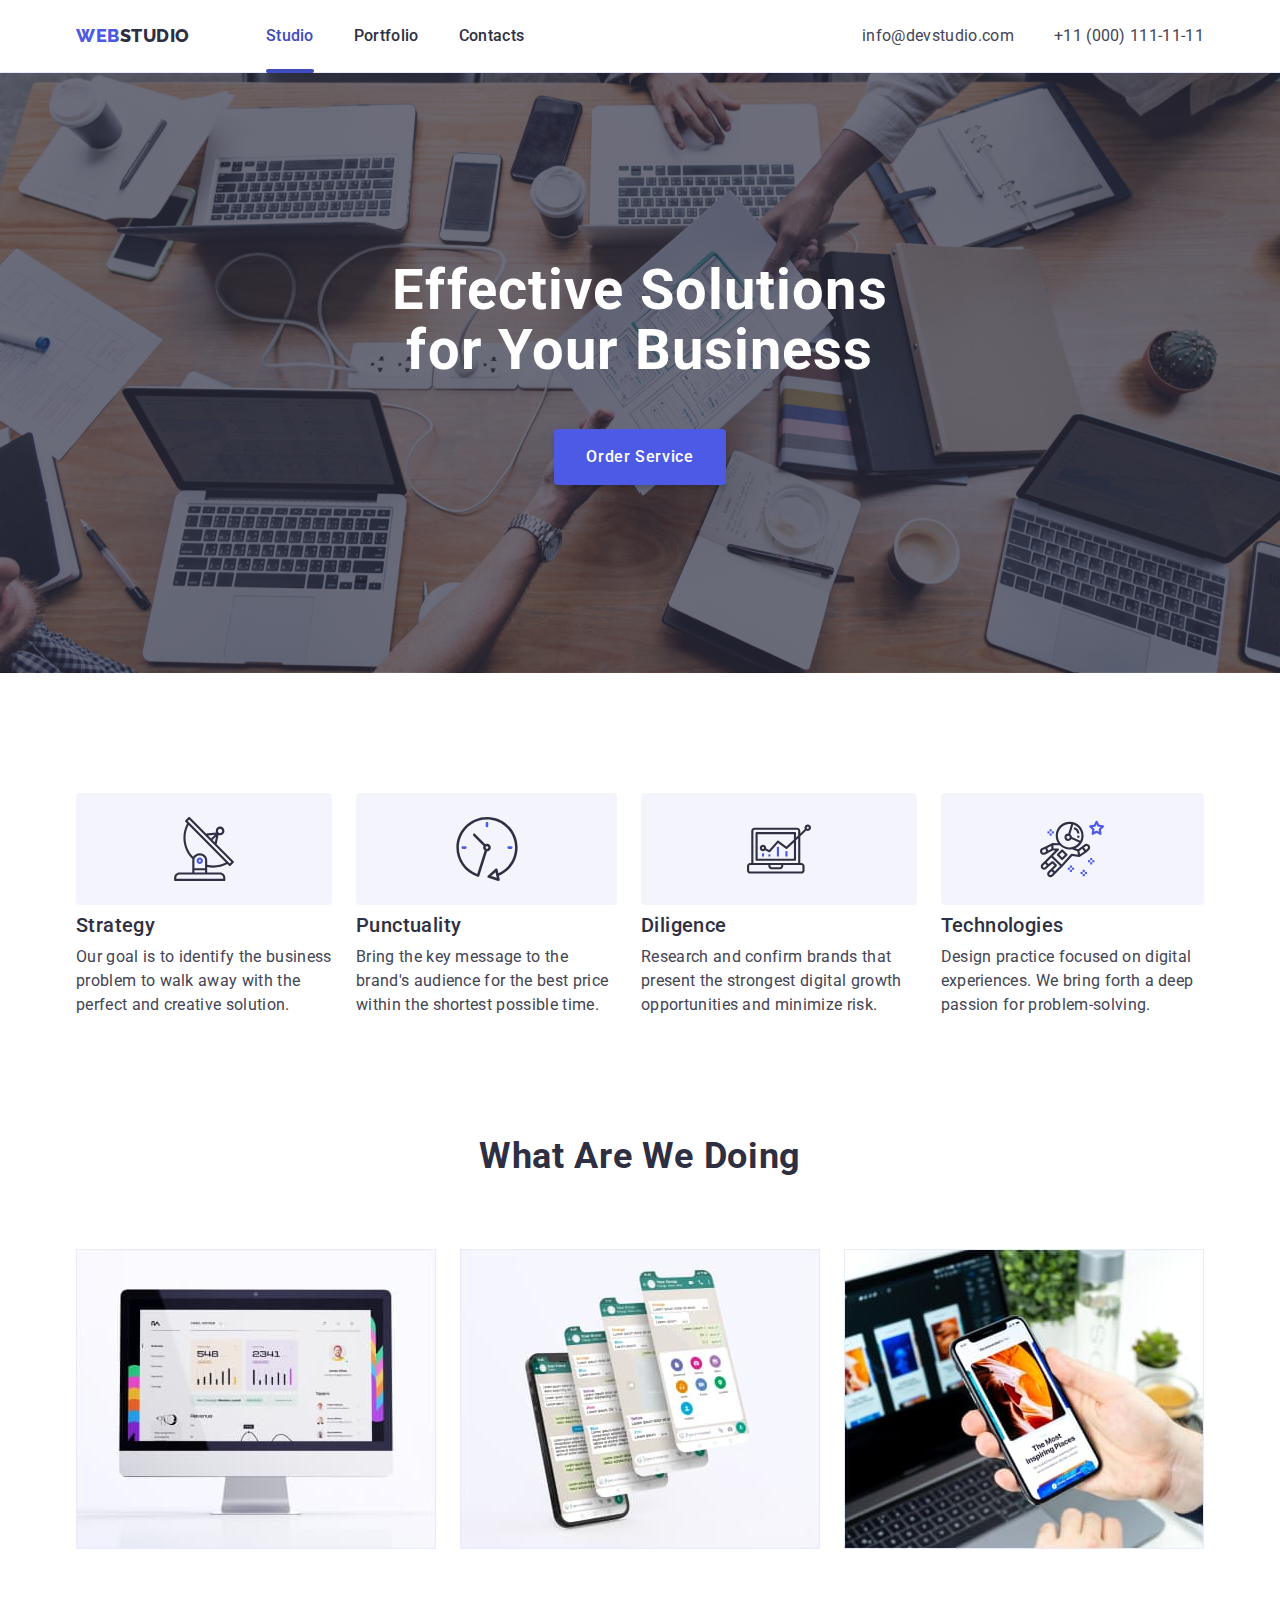
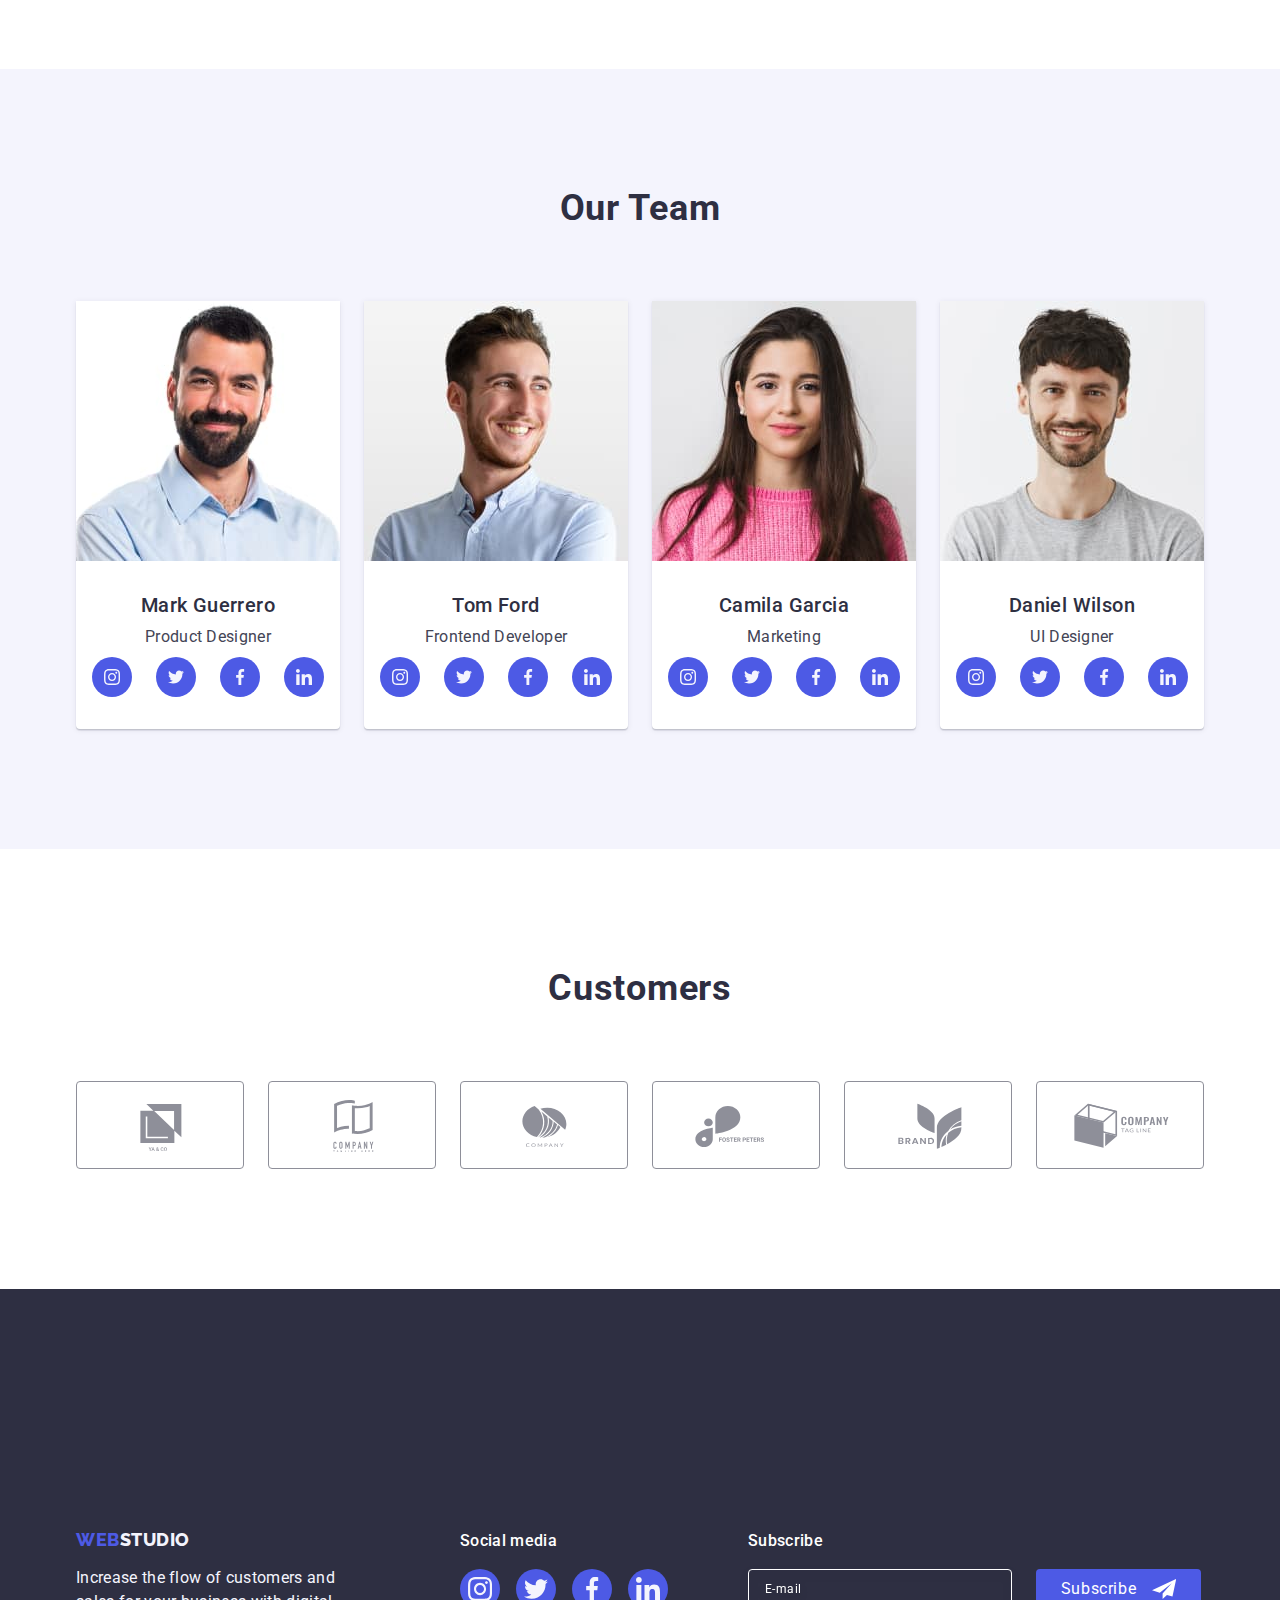
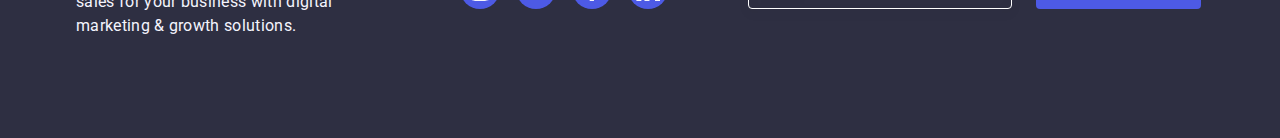
==== commit 29eb7f34: "modal" ====
--- a/index.html
+++ b/index.html
@@ -427,24 +427,47 @@
               </a>
             </li>
           </ul>
-        </div>
       </div>
+      <div class="container-subscribe">
+        <p class="text-subscribe">Subscribe</p>
+        <form class="modal-form-footer">
+       
+        <label class="subscribe-email"> 
+          <input 
+          type="email"
+          name="user-subscribe"
+           class="subscribe-input"
+           placeholder="E-mail">
+        </label>
+             
+         <button type="submit" class="button-subscribe">Subscribe
+                <svg class="icon-subscribe" width="24" height="24">
+                  <use href="./images/icons.svg#icon-subscribe">
+                  </use>
+                </svg>
+              </button>
+            </form>
+          </div>
+        </div>
     </footer>
 <!-- modal -->
-    <div class="backdrop " data-modal>
+    <div class="backdrop is-hidden" data-modal>
       <div class="modal">
         <button type="button" class="modal-close-btn" data-modal-close>
 <svg class="icon-modal" width="8" height="8">
   <use href="./images/icons.svg#icon-close-black"></use>
 </svg>
         </button>
-
+        <p class="modal-form-text">Leave your contacts and we will call you back</p>
+      
         <form  class="modal-form">
-          <p class="modal-form-text">Leave your contacts and we will call you back</p>
-          <label class="modal-form-field">
-            <span class="modal-form-input-desc"> Name </span>  
-         <span class="modal-form-input-wrapper">
+
+         <div class="modal-form-input-box">
+          <label for="user-name" class="modal-form-field"> Name </label>
+         
+          <div class="input-icon">
             <input 
+            id="user-name"
           type="text" 
           name="user-name" 
           class="modal-form-input" 
@@ -453,30 +476,32 @@
           
           <svg class="icon-form-name" width="18" height="24">
             <use href="./images/icons.svg#icon-person"></use>
-          </svg>
-          
-        </span>
-        </label>
-
-        <label 
-        class="modal-form-field">
-          <span class="modal-form-input-desc"> Phone </span>  
-          <span class="modal-form-input-wrapper">
+          </svg>     
+      </div>
+      </div>
+
+
+      <div class="modal-form-input-box">
+        <label for="user-phone" class="modal-form-field"> Phone </label>
+        <div class="input-icon">
         <input 
+        id="user-phone"
         type="tel" 
         name="user-phone" 
-        class="modal-form-input" 
+        class="modal-form-input"
         pattern="[0-9]{3}-[0-9]{3}-[0-9]{2}-[0-9]{2}">
 
         <svg class="icon-form-name" width="18" height="24">
           <use href="./images/icons.svg#icon-phone"></use>
         </svg>
-      </span>
-      </label>
-      <label class="modal-form-field">
-        <span class="modal-form-input-desc"> Email </span>  
-        <span class="modal-form-input-wrapper">
+        </div>
+        </div>
+
+      <div class="modal-form-input-box">
+      <label for="user-email" class="modal-form-field"> Email </label>
+      <div class="input-icon">
       <input 
+      id="user-email"
       type="email" 
       name="user-email" 
       class="modal-form-input">
@@ -485,31 +510,35 @@
         <use href="./images/icons.svg#icon-email"></use>
       </svg>
      </span>
-    </label>
-
-    <label class="modal-form-field">
-      <span class="modal-form-input-desc"> Comment </span>  
-    </label>
+    </div>
+     </div>
+    
+<div class="box-textaria"> 
+    <label for="user-comment" class="modal-form-field"> Comment </label>
       <textarea 
+      id="user-comment"
       name="user-comment" 
       class="modal-form-comment"
-      placeholder="Text input"
-      ></textarea>
-    
+      placeholder="Text input"></textarea>
+    </div>
+
 <div class="check-box">
-<input id="user-policy" 
+ 
+<input 
+id="user-privacy" 
 type="checkbox" 
-name="user-policy" 
+name="user-privacy" 
+value="true"
 class="modal-form-check visually-hidden">
+
 <label 
-for="user-policy" 
+for="user-privacy" 
 class="modal-form-check-desc">
 <span class="modal-icon-checkbox">
 <svg class="icon-checkbox" width="10" height="8">
-  <use href="./images/icons.svg#icon-checkbox"></use>
+  <use href="./images/icons.svg#icon-check"></use>
 </svg>
-</span>
-I accept the terms and conditions of the <a href="">Privacy Policy</a> 
+</span> I accept the terms and conditions of the <a class="checkbox-text" href="">Privacy Policy</a>
 </label>
 </div>
 
--- a/css/style.css
+++ b/css/style.css
@@ -786,11 +786,7 @@
 border-radius: 4px;
 transition: transform var(--transition);
 padding: 72px 24px 24px 24px;
-
-
-
-}
-
+}
 
 .modal-close-btn{ 
     position: absolute;
@@ -807,8 +803,6 @@
     cursor: pointer;
       border-radius: 50%;
    transition:  background-color var(--transition), border var(--transition);
- 
-   
 }
 .icon-modal{
     color:var(--first-light-text-color);
@@ -829,11 +823,10 @@
     fill: var(--first-light-text-color);
 }
 
+
+
 /*  modal form */
-.modal-form{
-    display: flex;
-    flex-direction: column;
-}
+
 .modal-form-text{
     font-weight: 500;
 font-size: 16px;
@@ -841,131 +834,207 @@
 text-align: center;
 letter-spacing: 0.02em;
 color: #2E2F42;
-
-}
+margin-bottom: 16px;
+
+}
+
+.modal-form-input-box{
+    margin-bottom: 8px;
+}
+
+.modal-form-field{
+    display: block;
+    font-size: 12px;
+line-height: 1.17;
+letter-spacing: 0.04em;
+color: #8E8F99;
+margin-bottom: 8px;
+
+}
+
+.input-icon{
+    position: relative;
+}
+
 .modal-form-input{
     width: 100%;
     height: 40px;
     border: 1px solid rgba(46, 47, 66, 0.4);
     border-radius: 4px;
+    background: transparent;
 padding-left: 38px;
-color: var(--primary-text-color);
-font-size: 12px;
-line-height: 1.17;
-letter-spacing: 0.04em;
-transition: border-color var(--transition), fill var(--transition)
-
-}
-
-
-.modal-form-input-desc{
-    font-size: 12px;
-line-height: 1.17;
-letter-spacing: 0.01em;
-color: #8E8F99;
-
-}
-.modal-form-input:focus{
-    outline: none;
-}
-
+outline: transparent;
+transition: border-color var(--transition);
+
+}
 
 .modal-form-input:focus{
      border: 1px solid var(--third-text-color);
    
 }
 
-
-.modal-form-input:focus + .icon-form-name{
-fill: var(--third-text-color);
-}
-
-.modal-form-input:focus.modal-form-input-desc{
-    display: block;
-    font-size: 12px;
-line-height: 1.17;
-letter-spacing: 0.04em;
-color: #8E8F99;
-margin-bottom: 4px;
-
-
-}
-.modal-form-field{
-    margin-bottom: 8px;
-}
-
-.modal-form-input-wrapper{
-    position: relative;
-    display: block;
-
-}
 .icon-form-name{
     position: absolute;
-    display: block;
     left: 16px;
     top: 50%;
     transform: translateY(-50%);
-  
+    transition: fill var(--transition);
+}
+
+
+
+      
+.modal-form-input:focus + .icon-form-name{
+fill: var(--third-text-color);
+}
+
+.box-textaria{
+    margin-bottom: 16px;
 }
 .modal-form-comment{
     
     width: 100%;
     height: 120px;
-    padding-top: 8px;
-    padding-left: 16px;
-    padding-bottom: 16px;
+    font-size: 12px;
+    line-height: 1.17;
+    letter-spacing: 0.04em;
+    color: rgba(46, 47, 66, 0.4);
+    border: 1px solid rgba(46, 47, 66, 0.4);
+    border-radius: 4px;
+    background-color: transparent;
+    padding: 8px 16px;
+   outline: transparent;
     resize: none;
-       border: 1px solid rgba(46, 47, 66, 0.4);
-border-radius: 4px;
 transition: border-color var(--transition);
 
 }
 
-
-.modal-form-comment::placeholder {
+.modal-form-comment:focus{
+      border: 1px solid var(--third-text-color);
+   
+    }
+
+.check-box{
+      margin-bottom: 24px;
+}
+
+.modal-form-check-desc{
     font-size: 12px;
-line-height: 1.17;
-letter-spacing: 0.04em;
-color: rgba(46, 47, 66, 0.4);
-
-}
-
-.modal-form-comment:focus{
-    outline: none;
-    border: 1px solid var(--third-text-color);
+    line-height: 1.17;
+    letter-spacing: 0.04em;
+    color: #8e8f99;
+}
+
+.modal-icon-checkbox {
+    width: 16px;
+    height: 16px;
+    border: 1px solid rgba(46, 47, 66, 0.4);
+    border-radius: 2px;
+    transition: background-color var(--third-text-color), border var(--transition), fill var(--transition);
+    display: inline-flex;
+    align-items: center;
+    justify-content: center;
+    fill: transparent;
+}
+
+.modal-form-check:checked + .modal-form-check-desc  .modal-icon-checkbox{
     
-   
-}
-
-
-.check-box{
-    display: block;
-    margin-top: 16px;
-}
-
-
-.modal-form-check{
-    outline: none;
-}
-
-
-.modal-form-check:checked + .modal-icon-checkbox{
     background-color: #404BBF;
     border: none;
     fill: var(--first-light-text-color);
 }
-
-.modal-icon-checkbox {
+.checkbox-text{
+    color: var(--third-text-color);
+}
+.modal-form-submit{
+    display: block;
+    min-width: 169px;
+height: 56px;
+margin: 0 auto;
+background: #4D5AE5;
+font-family: 'Roboto';
+font-style: normal;
+font-weight: 500;
+font-size: 16px;
+line-height: 1.5px;
+letter-spacing: 0.04em;
+color: #FFFFFF;
+cursor: pointer;
+border: none;
+box-shadow: 0px 4px 4px rgba(0, 0, 0, 0.15);
+border-radius: 4px;
+transition: background-color var(--transition);
+}
+
+
+/* modal footer */
+.text-subscribe{
+font-weight: 500;
+font-size: 16px;
+line-height: 1.5;
+letter-spacing: 0.02em;
+color: #FFFFFF;
+margin-bottom: 16px;
+ }
+
+
+ .container-subscribe{
+       padding-top: 140px;
+    margin-left: 80px;
     
-        display: inline-block;
-        align-items: center;
-        justify-content: center;
-        width: 16px;
-        height: 16px;
-        margin-right: 8px;
-        border: 1px solid rgba(46, 47, 66, 0.4);
-    border-radius: 2px;
-   transition: background-color var(--third-text-color);
-   fill: transparent;
-}
-
+
+ }
+
+ .modal-form-footer{
+    display: flex;
+    gap: 24px;
+ }
+
+ .subscribe-input{
+    
+    width: 264px;
+    height: 40px;
+    border: 1px solid #FFFFFF;
+background: transparent;
+        font-size: 12px;
+line-height: 1.5;
+letter-spacing: 0.04em;
+padding-left: 16px;
+           filter: drop-shadow(0px 4px 4px rgba(0, 0, 0, 0.15));
+           border-radius: 4px;
+           color: #FFFFFF;
+
+
+ }
+ .subscribe-input::placeholder{
+    color: #FFFFFF;
+   
+ }
+ .button-subscribe{
+    min-width: 165px;
+    height: 40px;
+    display: flex;
+    justify-content: center;
+    align-items: center;
+    font-family: 'Roboto';
+    font-style: normal;
+        font-size: 16px;
+    line-height: 1.5;
+    letter-spacing: 0.04em;
+    color: #FFFFFF;
+    background: #4D5AE5;
+    border: none;
+border-radius: 4px;
+cursor: pointer;
+
+ }
+ .icon-subscribe{
+    margin-left: 16px;
+    fill: #FFFFFF;
+ }
+ .button-subscribe:focus ,
+ .button-subscribe:hover
+ {
+    background-color: var(--ocean-color);
+    transition: background-color var(--transition);
+ }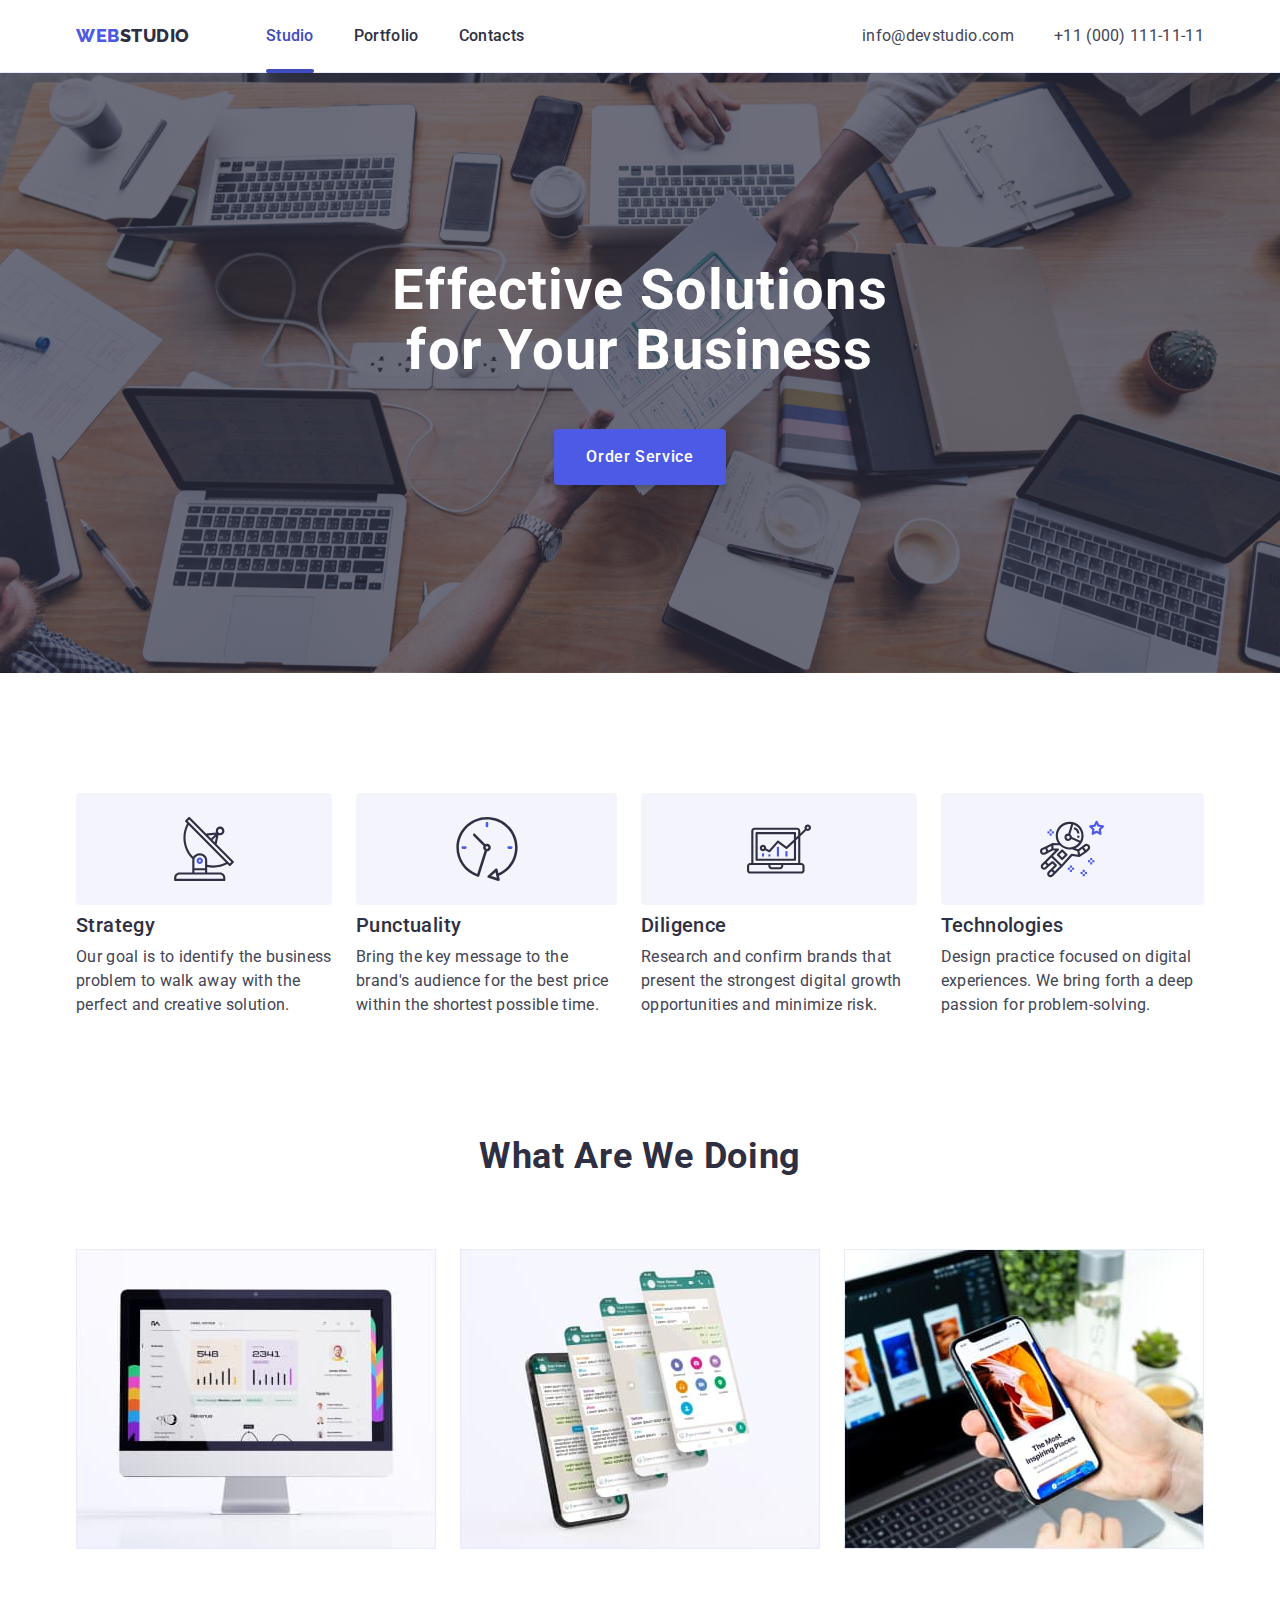
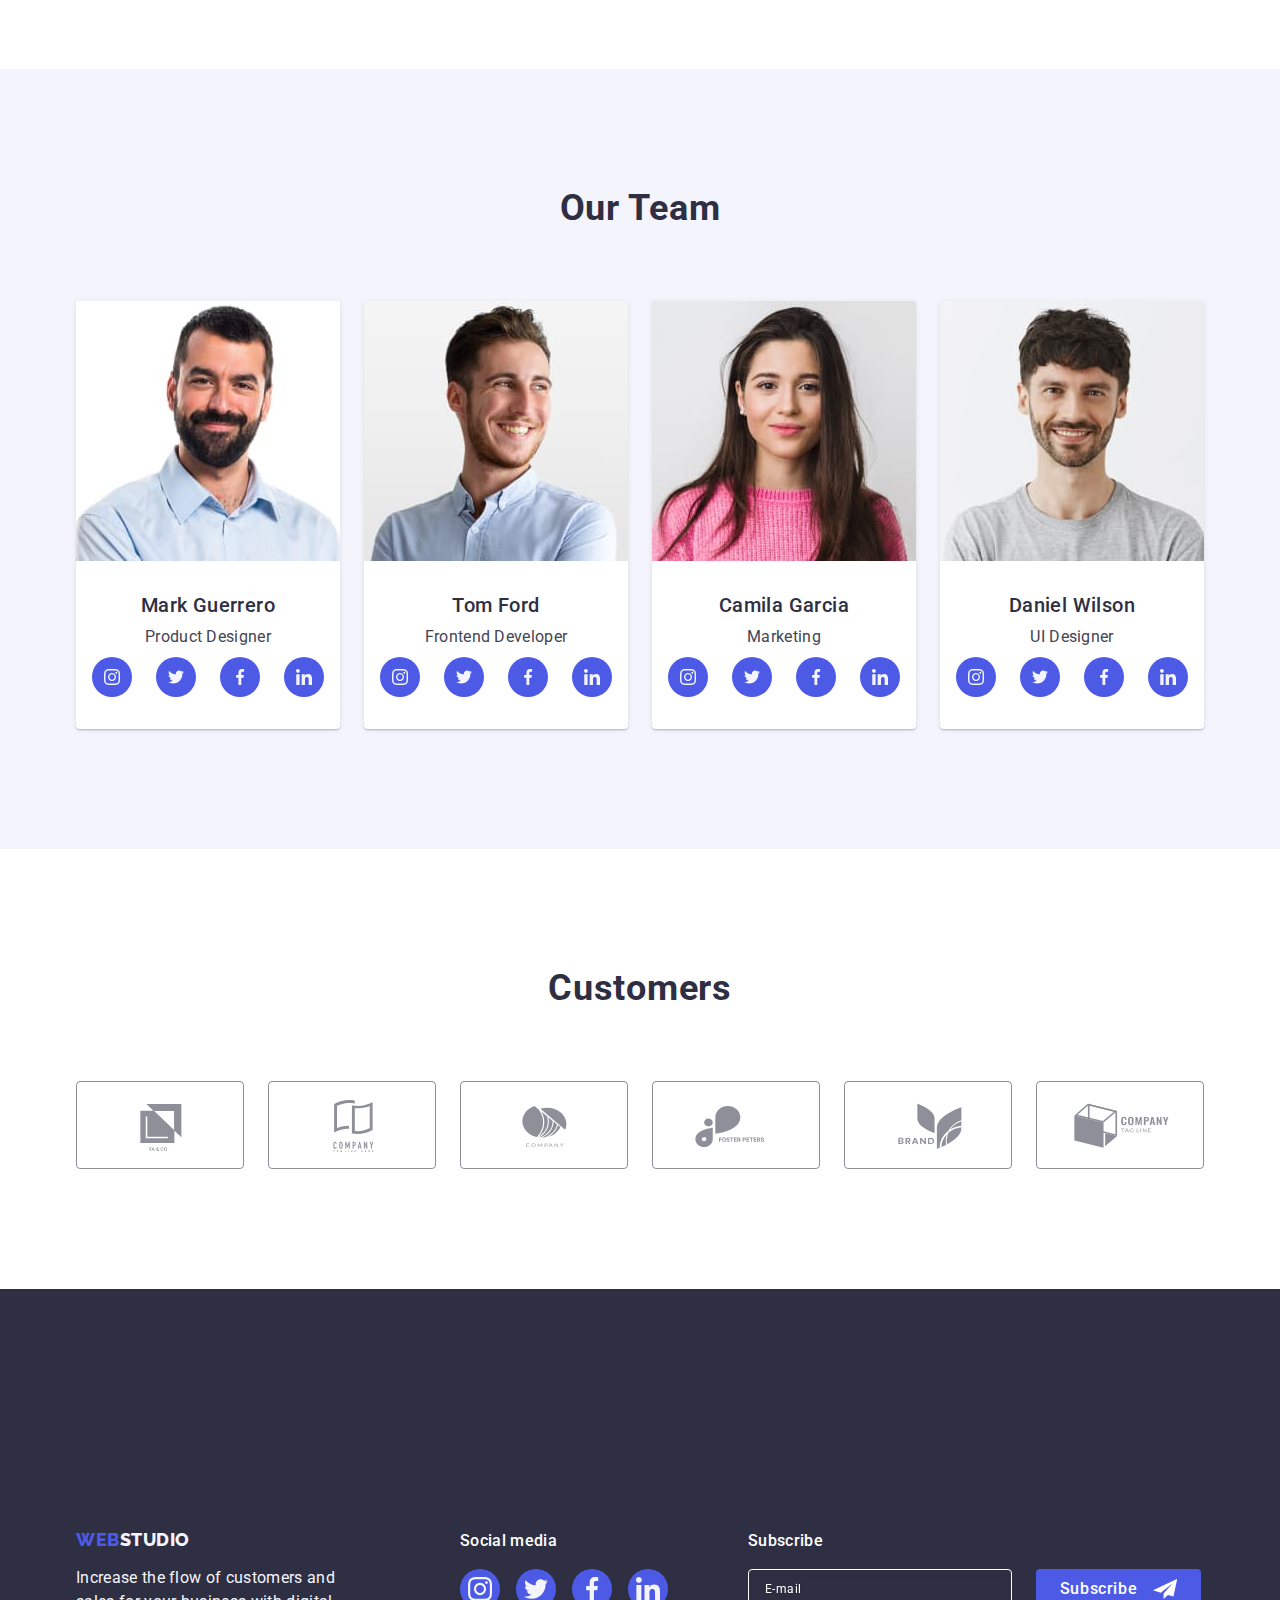
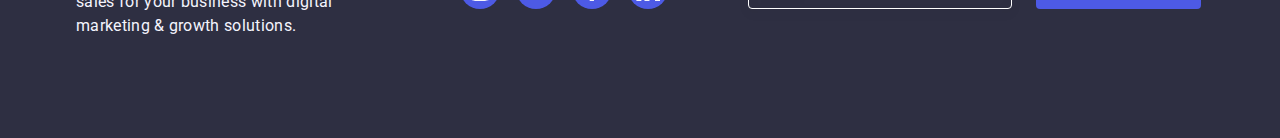
==== commit 2df43ff8: "trans" ====
--- a/index.html
+++ b/index.html
@@ -509,7 +509,6 @@
       <svg class="icon-form-name" width="18" height="24">
         <use href="./images/icons.svg#icon-email"></use>
       </svg>
-     </span>
     </div>
      </div>
     
--- a/css/style.css
+++ b/css/style.css
@@ -848,7 +848,7 @@
 line-height: 1.17;
 letter-spacing: 0.04em;
 color: #8E8F99;
-margin-bottom: 8px;
+margin-bottom: 4px;
 
 }
 
@@ -899,7 +899,7 @@
     line-height: 1.17;
     letter-spacing: 0.04em;
     color: rgba(46, 47, 66, 0.4);
-    border: 1px solid rgba(46, 47, 66, 0.4);
+    border: 1px solid rgba(46, 47, 66, 0.2);
     border-radius: 4px;
     background-color: transparent;
     padding: 8px 16px;
@@ -930,7 +930,7 @@
     height: 16px;
     border: 1px solid rgba(46, 47, 66, 0.4);
     border-radius: 2px;
-    transition: background-color var(--third-text-color), border var(--transition), fill var(--transition);
+    transition: background-color var(--transition), border var(--transition), fill var(--transition);
     display: inline-flex;
     align-items: center;
     justify-content: center;
@@ -952,7 +952,7 @@
 height: 56px;
 margin: 0 auto;
 background: #4D5AE5;
-font-family: 'Roboto';
+font-family: var(--primary-font);
 font-style: normal;
 font-weight: 500;
 font-size: 16px;
@@ -966,6 +966,11 @@
 transition: background-color var(--transition);
 }
 
+.modal-form-submit:focus,
+.modal-form-submit:hover{
+    background-color: #404BBF;
+    transition: var(--transition);
+}
 
 /* modal footer */
 .text-subscribe{
@@ -1016,8 +1021,9 @@
     display: flex;
     justify-content: center;
     align-items: center;
-    font-family: 'Roboto';
+    font-family: var(--primary-font);
     font-style: normal;
+    font-weight: 500;
         font-size: 16px;
     line-height: 1.5;
     letter-spacing: 0.04em;
